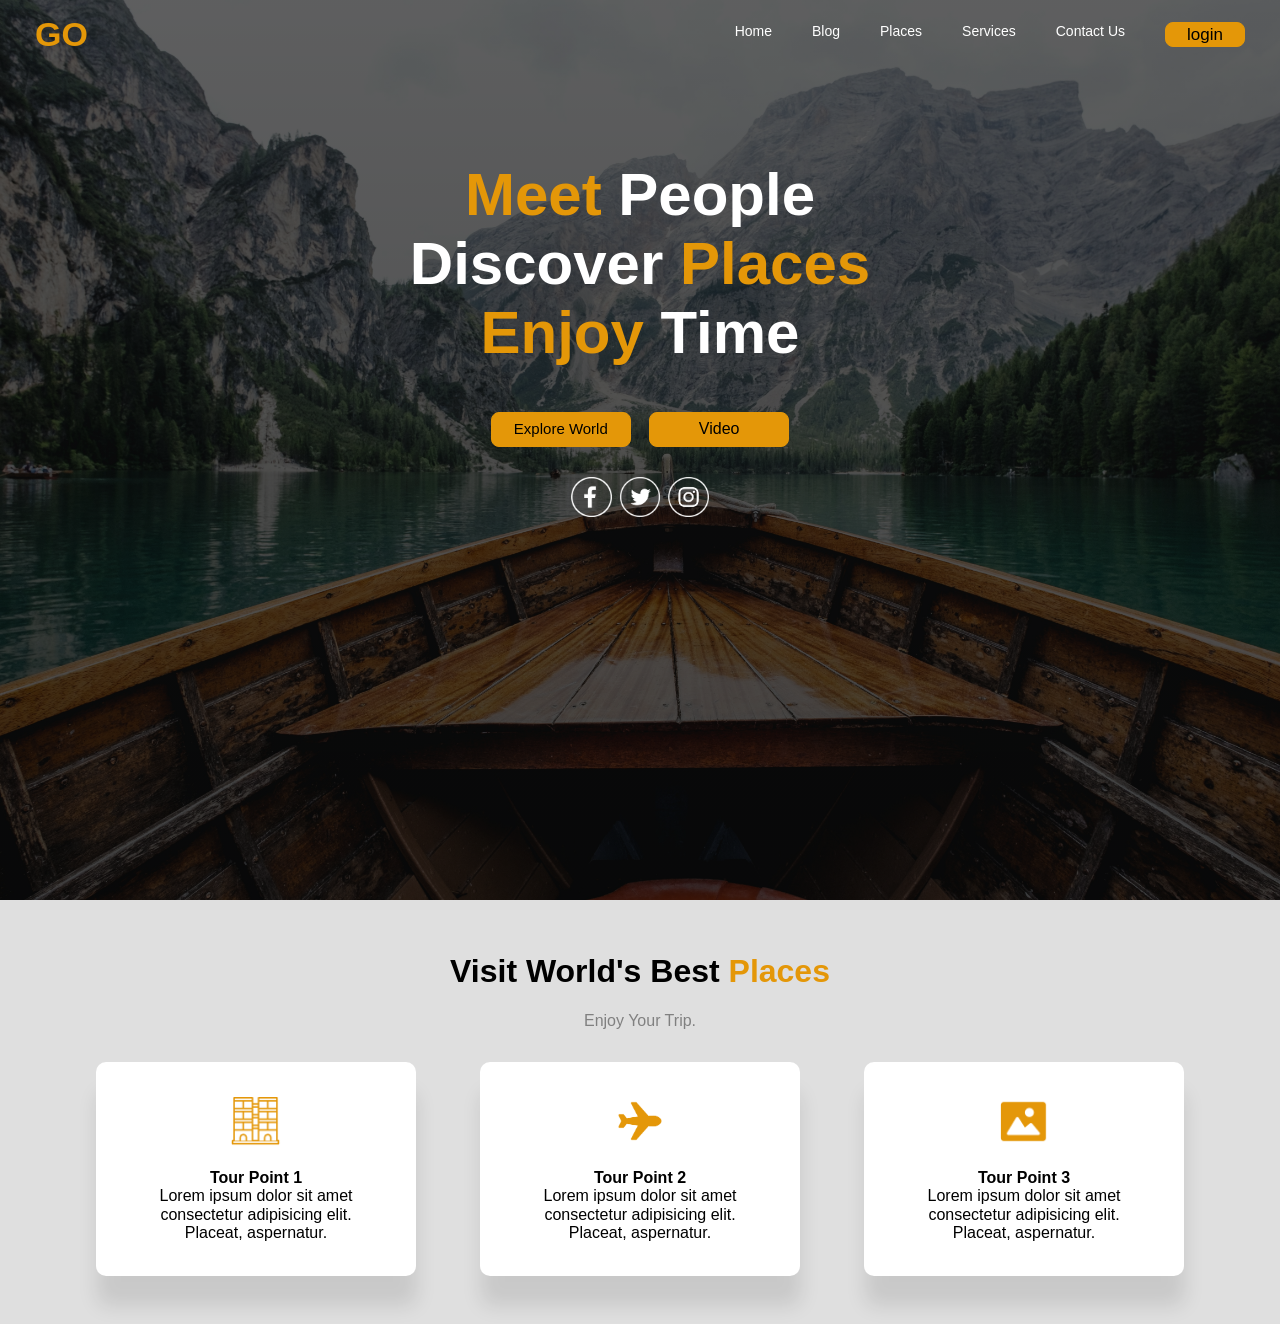
==== index.html @ fe188535 "first commit" ====
<!DOCTYPE html>
<html lang="en">

<head>
  <meta charset="UTF-8">
  <meta http-equiv="X-UA-Compatible" content="IE=edge">
  <meta name="viewport" content="width=device-width, initial-scale=1.0">
  <link rel="stylesheet" href="normalize.css">
  <link rel="stylesheet" href="style.css">
  <title>Travel website</title>

</head>

<body>

  <!-- This div wraps the whole nav and header and every element in it -->
  <header>
    <nav>
      <!-- I'm just making sure they're in their respective sections.
            I'm not gonna use them for anything actually
            I've got my classes. -->
      <div class="nav">
        <!-- This div affects the various elements in the nav
                    I feel I'm not making any sense lol -->
        <div class="leftnavlogo">
          <!-- This is for what's on the left side of the nav -->
          <p>GO</p>
        </div>
        <div class="rightnav">
          <!-- This is for what's on the right side of the nav -->

          <ul>
            <li><a href="#">home</a></li>
            <li><a href="#">blog</a></li>
            <li><a href="#">places</a></li>
            <li><a href="#">services</a></li>
            <li><a href="#">contact us</a></li>
            <li><a href="login.html"><button class="navbtn">login</button></a></li>
          </ul>
        </div>
      </div>
    </nav>
  </header>
  <!-- Now to what's on the main page -->
  <div class="wrapper">
    <main>
      <div class="maincontainer">
        <!-- This div houses the whole main for me -->
        <h1><span>meet</span> people <br>discover <span>places</span> <br><span>enjoy</span> time</h1>
        <div class="home_buttons">
          <button class="mainbtn1">Explore World</button>
          <button class="mainbtn2">Video</button>

          <div class="socials">
            <a href="https://en-gb.facebook.com/">
              <img src="fb.png">
            </a>
            <a href="https://twitter.com/">
              <img src="twitter.png">
            </a>
            <a href="https://www.instagram.com/">
              <img src="insta.png">
            </a>
          </div>
        </div>
      </div>
    </main>
  </div>
  <section>
    <div class="container">
      <div class="footer-title">
        <h1>visit world's best <span class="orange">places</span></h1>
        <span class="grey">enjoy your trip.</span>
      </div>
      <div class="footer-boxes">
        <div class="box">
          <img src="hotel.png" alt="">
          <br><br>
          <h4>Tour Point 1</h4>
          <p>Lorem ipsum dolor sit amet consectetur adipisicing elit. Placeat, aspernatur.</p>
        </div>

        <div class="box">
          <img src="aeroplane.png" alt="">
          <br><br>
          <h4>Tour Point 2</h4>
          <p>Lorem ipsum dolor sit amet consectetur adipisicing elit. Placeat, aspernatur.</p>
        </div>

        <div class="box">
          <img src="gallery.png" alt="">
          <br><br>
          <h4>Tour Point 3</h4>
          <p>Lorem ipsum dolor sit amet consectetur adipisicing elit. Placeat, aspernatur.</p>
        </div>
      </div>
    </div>
  </section>

</body>

</html>
---- style.css ----
* {
    margin: 0;
    padding: 0;
    border: none;
    outline: none;
    box-sizing: border-box;
}

body {
    font-family: 'Noto Sans', sans-serif;
    background-color: ;
}

.wrapper {
    width: 100vw;
    background-image: linear-gradient(rgba(0, 0, 0, 0.6), rgb(0, 0, 0, .7)), url(luca-bravo-O453M2Liufs-unsplash.jpg);
    background-size: cover;
    background-position: center;
    height: 100vh;
}

nav {
    position: fixed;
    top: 0;
    width: 100%;
    height: 60px;
    z-index: ;
}

.nav {
    padding: 15px;
    display: flex;
    align-items: center;
    justify-content: space-between;
}

.leftnavlogo {
    display: flex;
    align-items: center;
    font-size: 34px;
    font-weight: 600;
    color: #e49708;
    margin-left: 20px;
}

.rightnav ul {
    display: flex;
}

.rightnav ul li {
    list-style: none;
    text-transform: capitalize;
}

ul li a {
    text-decoration: none;
    margin: 20px;
    font-size: 14px;
    color: #fff;
}

.navbtn {

    width: 80px;
    height: 25px;
    border-radius: 8px;
    background-color: #e49708;
    padding: 0 20px;
    border: 1px solid #e49708;
    font-size: 17px;
    /* color: white; */
    cursor: pointer;
    /* margin-bottom: 10px; */
}

.maincontainer {
    padding-top: 120px;
    font-size: 30px;
    color: #fff;
    text-transform: capitalize;
    text-align: center;
}

.maincontainer span {
    color: #e49708;
}

.mainbtn1 {
    width: 140px;
    height: 35px;
    border-radius: 8px;
    background-color: #e49708;
    padding: 0 20px;
    border: 1px solid #e49708;
    font-size: 15px;
    margin-bottom: 10px;
    margin-right: 5px;
    cursor: pointer;
}

.mainbtn2 {
    width: 140px;
    height: 35px;
    border-radius: 8px;
    background-color: #e49708;
    padding: 0 20px;
    border: 1px solid #e49708;
    font-size: 16px;
    margin-bottom: 10px;
    margin-left: 5px;
    cursor: pointer;
}

.socials {
    /* margin: 30px;
    line-height: 30px; */
    margin: 20px 30px 0 30px;

}

.socials a {
    text-decoration: none;
}

.socials img {
    color: black;
    height: 40px;
}

.container {
    background-color: #dfdfdf;
    padding: 32px 16px;
}

.footer-title {
    text-align: center;
    text-transform: capitalize;
}

.footer-title .orange {

    color: #e49708;
}

.footer-title .grey {

    color: grey;
}

.box {
    width: 320px;
    background: #fff;
    padding: 2rem;
    margin: 1rem 2rem;
    text-align: center;
    border-radius: 10px;
    border: 2px solid transparent;
    box-shadow: 1px 30px 20px #0000001a;
}

.footer-boxes {
    display: flex;
    align-items: center;
    justify-content: center;
    flex-wrap: wrap;
    margin-top: 1rem;
}

.footer-boxes img {
    height: 50px;
}

/* 
.box:hover,
.br {
    border: 2px solid rgb(228, 151, 8);
} */

.box:hover {
    cursor: pointer;
    /* transform: translateY(-10px); */
    transform: scale(1.1);
    /* transform: rotate(-10deg); */
    /* transform: skew(360deg); */
    /* transition: transform 500ms ease-in-out; */
    border: 2px solid #e49708;
}
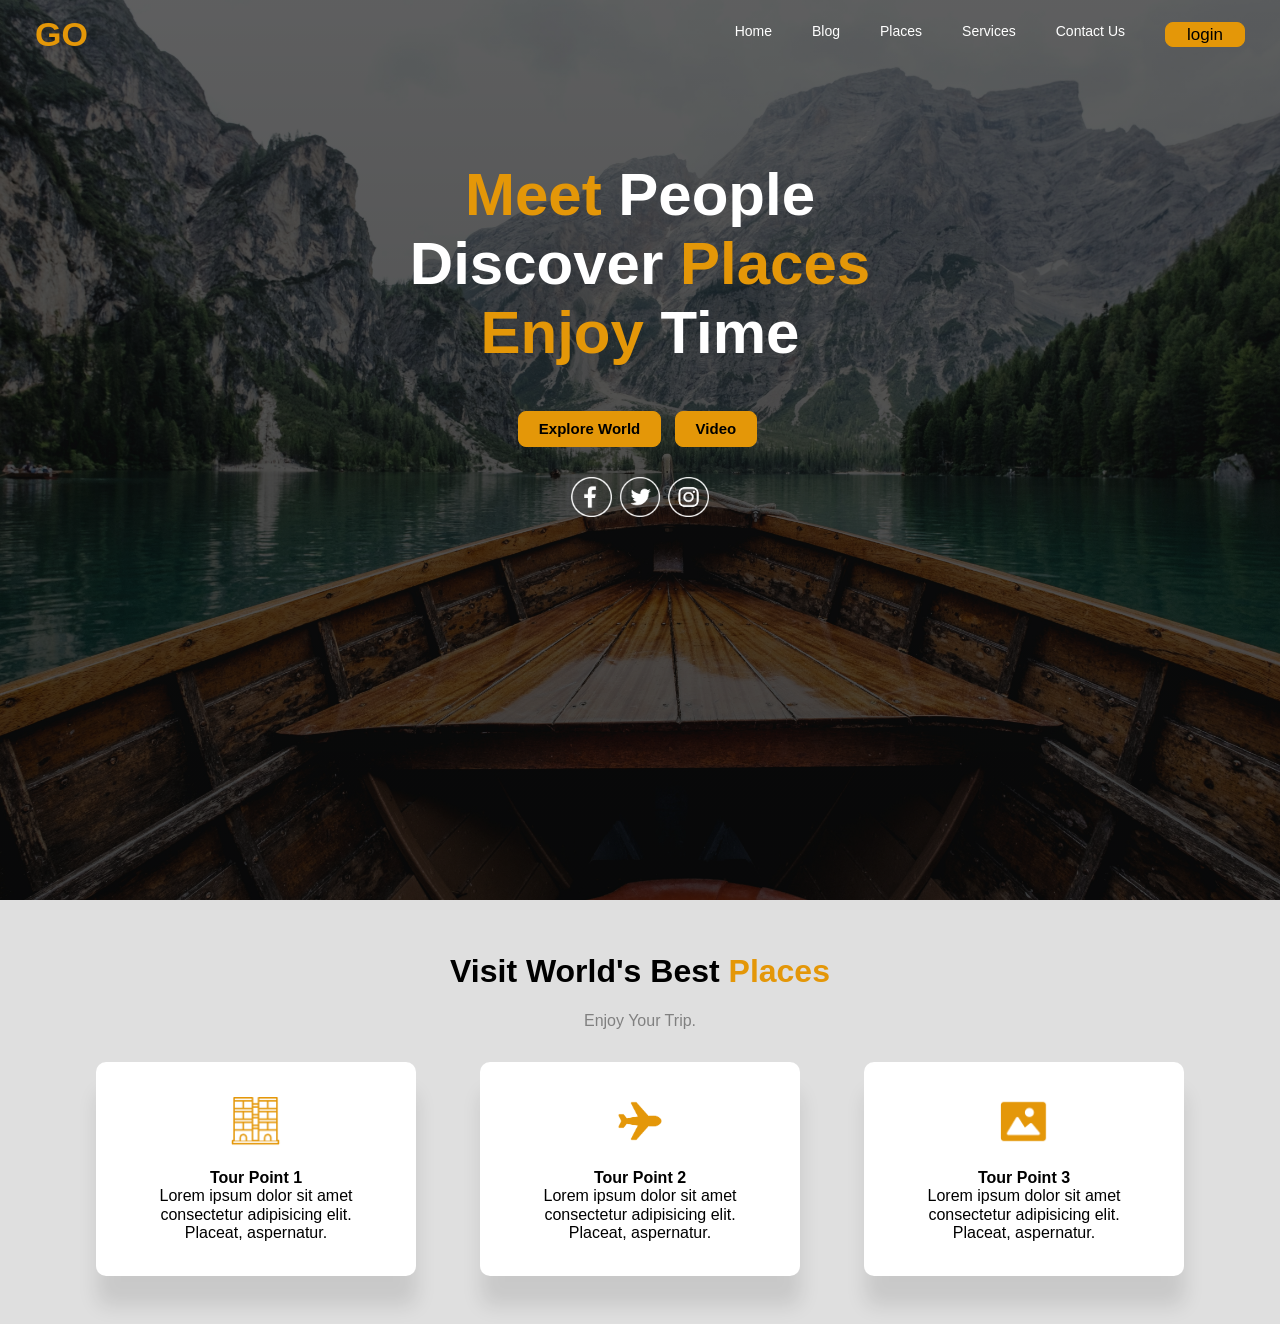
==== commit a3ec6ec5: "commit" ====
--- a/index.html
+++ b/index.html
@@ -5,8 +5,8 @@
   <meta charset="UTF-8">
   <meta http-equiv="X-UA-Compatible" content="IE=edge">
   <meta name="viewport" content="width=device-width, initial-scale=1.0">
-  <link rel="stylesheet" href="normalize.css">
-  <link rel="stylesheet" href="style.css">
+  <link rel="stylesheet" href="/css/normalize.css">
+  <link rel="stylesheet" href="/css/style.css">
   <title>Travel website</title>
 
 </head>
@@ -48,18 +48,18 @@
         <!-- This div houses the whole main for me -->
         <h1><span>meet</span> people <br>discover <span>places</span> <br><span>enjoy</span> time</h1>
         <div class="home_buttons">
-          <button class="mainbtn1">Explore World</button>
-          <button class="mainbtn2">Video</button>
+          <button class="mainbtn">Explore World</button>
+          <button class="mainbtn">Video</button>
 
           <div class="socials">
-            <a href="https://en-gb.facebook.com/">
-              <img src="fb.png">
+            <a href="https://facebook.com/">
+              <img src="/images/fb.png">
             </a>
             <a href="https://twitter.com/">
-              <img src="twitter.png">
+              <img src="/images/twitter.png">
             </a>
             <a href="https://www.instagram.com/">
-              <img src="insta.png">
+              <img src="/images/insta.png">
             </a>
           </div>
         </div>
@@ -74,21 +74,21 @@
       </div>
       <div class="footer-boxes">
         <div class="box">
-          <img src="hotel.png" alt="">
+          <img src="/images/hotel.png" alt="">
           <br><br>
           <h4>Tour Point 1</h4>
           <p>Lorem ipsum dolor sit amet consectetur adipisicing elit. Placeat, aspernatur.</p>
         </div>
 
         <div class="box">
-          <img src="aeroplane.png" alt="">
+          <img src="/images/aeroplane.png" alt="">
           <br><br>
           <h4>Tour Point 2</h4>
           <p>Lorem ipsum dolor sit amet consectetur adipisicing elit. Placeat, aspernatur.</p>
         </div>
 
         <div class="box">
-          <img src="gallery.png" alt="">
+          <img src="/images/gallery.png" alt="">
           <br><br>
           <h4>Tour Point 3</h4>
           <p>Lorem ipsum dolor sit amet consectetur adipisicing elit. Placeat, aspernatur.</p>
--- a/css/style.css
+++ b/css/style.css
@@ -0,0 +1,175 @@
+* {
+    margin: 0;
+    padding: 0;
+    border: none;
+    outline: none;
+    box-sizing: border-box;
+}
+
+body {
+    font-family: 'Noto Sans', sans-serif;
+    background-color: ;
+}
+
+.wrapper {
+    width: 100vw;
+    background-image: linear-gradient(rgba(0, 0, 0, 0.6), rgb(0, 0, 0, .7)), url(/images/luca-bravo-O453M2Liufs-unsplash.jpg);
+    background-size: cover;
+    background-position: center;
+    height: 100vh;
+}
+
+nav {
+    position: fixed;
+    top: 0;
+    width: 100%;
+    height: 60px;
+    z-index: 1;
+}
+
+.nav {
+    padding: 15px;
+    display: flex;
+    align-items: center;
+    justify-content: space-between;
+}
+
+.leftnavlogo {
+    display: flex;
+    align-items: center;
+    font-size: 34px;
+    font-weight: 600;
+    color: #e49708;
+    margin-left: 20px;
+}
+
+.rightnav ul {
+    display: flex;
+}
+
+.rightnav ul li {
+    list-style: none;
+    text-transform: capitalize;
+}
+
+ul li a {
+    text-decoration: none;
+    margin: 20px;
+    font-size: 14px;
+    color: #fff;
+}
+
+.navbtn {
+
+    width: 80px;
+    height: 25px;
+    border-radius: 8px;
+    background-color: #e49708;
+    padding: 0 20px;
+    border: 1px solid #e49708;
+    font-size: 17px;
+    /* color: white; */
+    cursor: pointer;
+    /* margin-bottom: 10px; */
+}
+
+.maincontainer {
+    padding-top: 120px;
+    font-size: 30px;
+    color: #fff;
+    text-transform: capitalize;
+    text-align: center;
+}
+
+.maincontainer span {
+    color: #e49708;
+}
+
+.mainbtn {
+    color: #000;
+  font-weight: bold;
+    border-radius: 8px;
+    background-color: #e49708;
+    padding: 8px 20px;
+    border: 1px solid #e49708;
+    font-size: 15px;
+    margin-bottom: 10px;
+    margin-right: 5px;
+    cursor: pointer;
+}
+
+
+.socials {
+    /* margin: 30px;
+    line-height: 30px; */
+    margin: 20px 30px 0 30px;
+
+}
+
+.socials a {
+    text-decoration: none;
+}
+
+.socials img {
+    color: black;
+    height: 40px;
+}
+
+.container {
+    background-color: #dfdfdf;
+    padding: 32px 16px;
+}
+
+.footer-title {
+    text-align: center;
+    text-transform: capitalize;
+}
+
+.footer-title .orange {
+
+    color: #e49708;
+}
+
+.footer-title .grey {
+
+    color: grey;
+}
+
+.box {
+    width: 320px;
+    background: #fff;
+    padding: 2rem;
+    margin: 1rem 2rem;
+    text-align: center;
+    border-radius: 10px;
+    border: 2px solid transparent;
+    box-shadow: 1px 30px 20px #0000001a;
+}
+
+.footer-boxes {
+    display: flex;
+    align-items: center;
+    justify-content: center;
+    flex-wrap: wrap;
+    margin-top: 1rem;
+}
+
+.footer-boxes img {
+    height: 50px;
+}
+
+/* 
+.box:hover,
+.br {
+    border: 2px solid rgb(228, 151, 8);
+} */
+
+.box:hover {
+    cursor: pointer;
+    /* transform: translateY(-10px); */
+    transform: scale(1.1);
+    /* transform: rotate(-10deg); */
+    /* transform: skew(360deg); */
+    /* transition: transform 500ms ease-in-out; */
+    border: 2px solid #e49708;
+}
